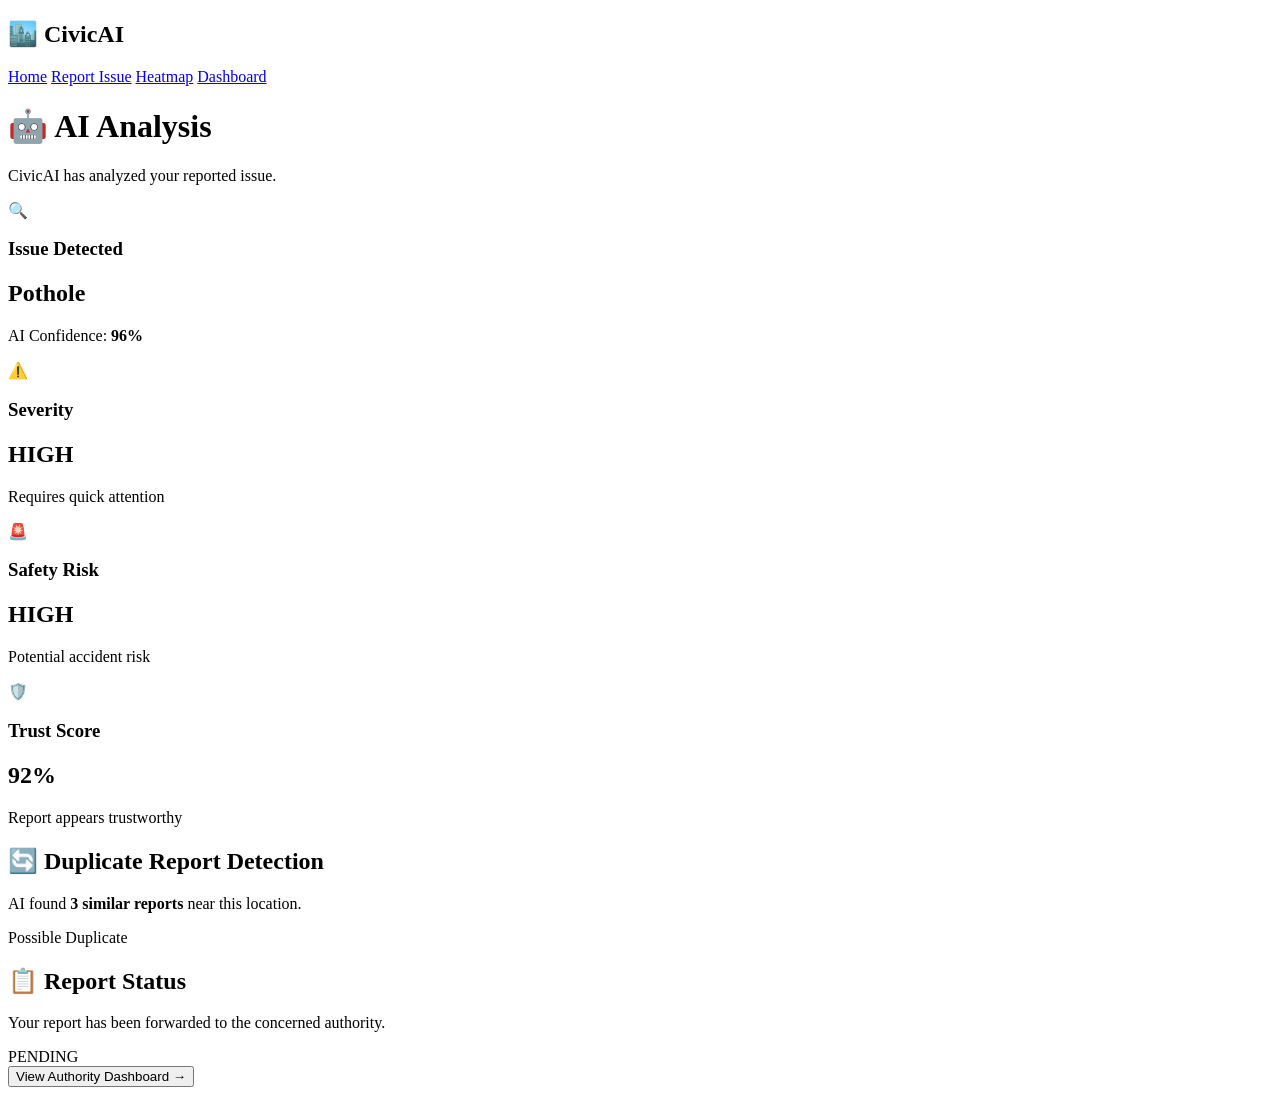
==== analysis.html @ a00a2154 "analysis.html" ====
<!DOCTYPE html>
<html lang="en">

<head>

    <meta charset="UTF-8">

    <meta name="viewport"
          content="width=device-width, initial-scale=1.0">

    <title>AI Analysis - CivicAI</title>

    <link rel="stylesheet"
          href="css/style.css">

</head>

<body>

<header>

<nav>

    <h2>🏙️ CivicAI</h2>

    <div class="nav-links">

        <a href="index.html">Home</a>

        <a href="report.html">Report Issue</a>

        <a href="heatmap.html">Heatmap</a>

        <a href="dashboard.html">Dashboard</a>

    </div>

</nav>

</header>


<div class="page">

    <div class="analysis-container">

        <h1>🤖 AI Analysis</h1>

        <p>
            CivicAI has analyzed your reported issue.
        </p>


        <div class="analysis-grid">


            <div class="analysis-card">

                <div class="analysis-icon">🔍</div>

                <h3>Issue Detected</h3>

                <h2>Pothole</h2>

                <p>AI Confidence: <b>96%</b></p>

            </div>


            <div class="analysis-card">

                <div class="analysis-icon">⚠️</div>

                <h3>Severity</h3>

                <h2 class="high">HIGH</h2>

                <p>Requires quick attention</p>

            </div>


            <div class="analysis-card">

                <div class="analysis-icon">🚨</div>

                <h3>Safety Risk</h3>

                <h2 class="high">HIGH</h2>

                <p>Potential accident risk</p>

            </div>


            <div class="analysis-card">

                <div class="analysis-icon">🛡️</div>

                <h3>Trust Score</h3>

                <h2>92%</h2>

                <p>Report appears trustworthy</p>

            </div>


        </div>


        <div class="duplicate-card">

            <h2>🔄 Duplicate Report Detection</h2>

            <p>
                AI found <b>3 similar reports</b> near this location.
            </p>

            <span class="status">Possible Duplicate</span>

        </div>


        <div class="status-card">

            <h2>📋 Report Status</h2>

            <p>
                Your report has been forwarded to the
                concerned authority.
            </p>

            <span class="pending">PENDING</span>

        </div>


        <a href="dashboard.html">

            <button>
                View Authority Dashboard →
            </button>

        </a>

    </div>

</div>

</body>
</html>
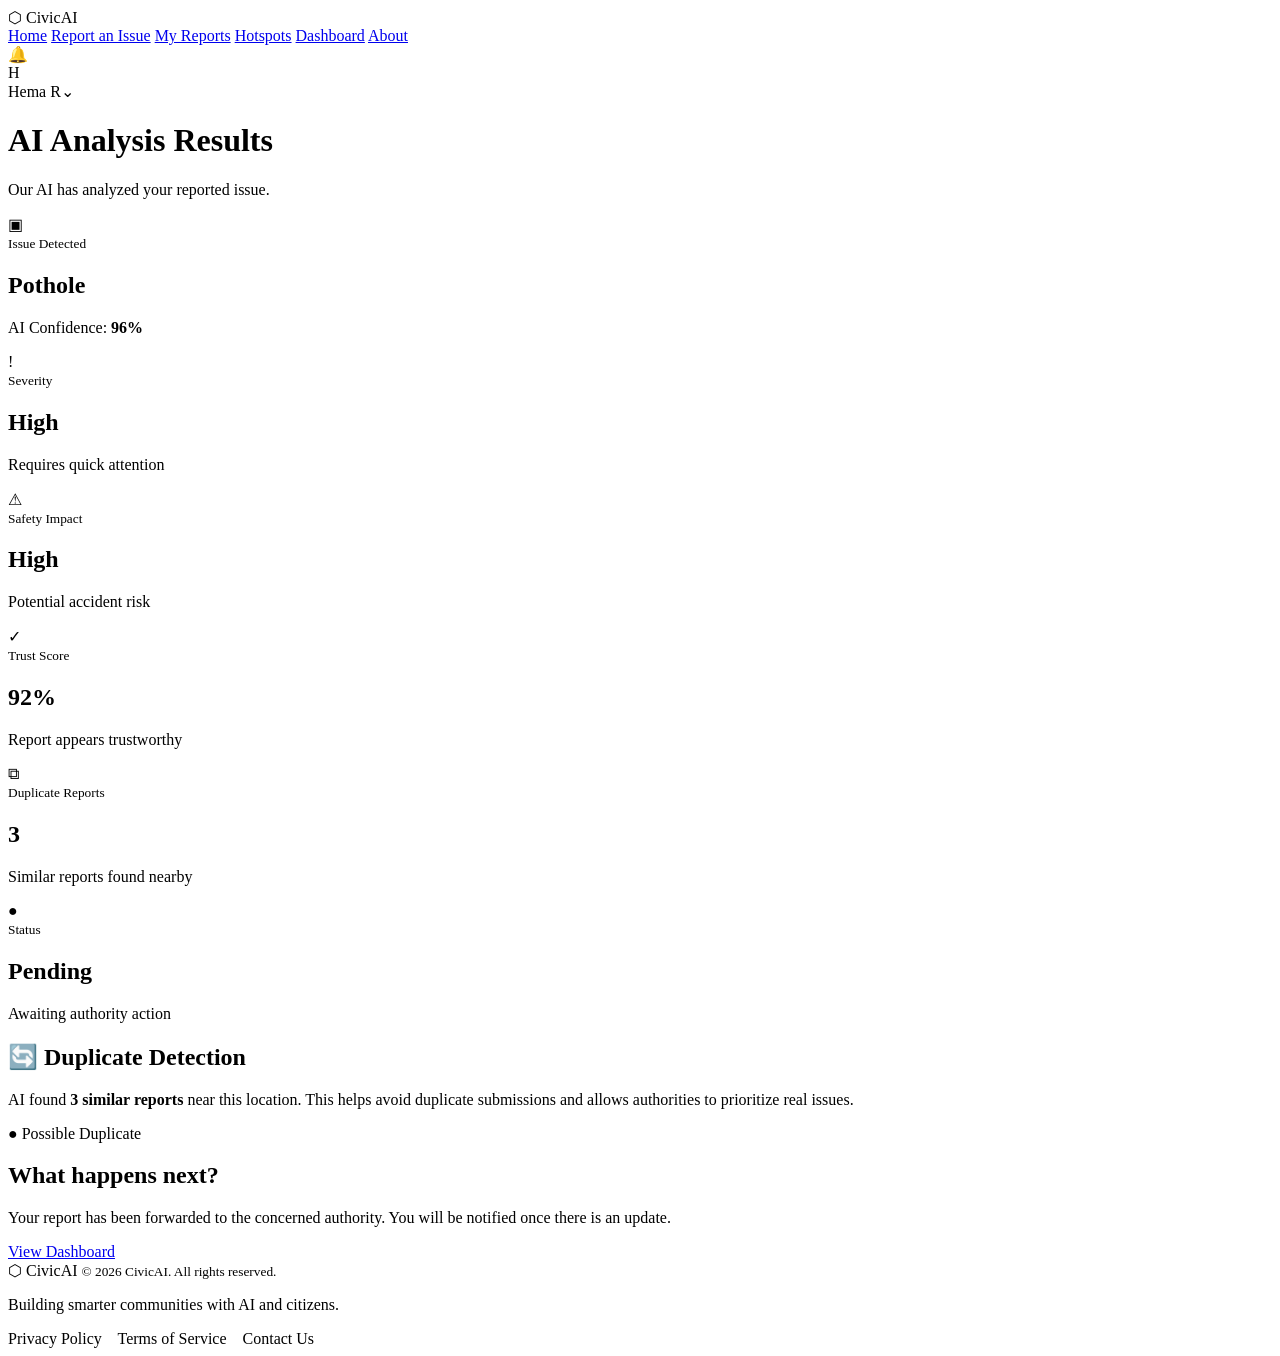
==== commit b2dfcb04: "analysis.html Updated the layout and content of the analysis page, including title changes, navigati" ====
--- a/analysis.html
+++ b/analysis.html
@@ -4,149 +4,193 @@
 <head>
 
     <meta charset="UTF-8">
+    <meta name="viewport" content="width=device-width, initial-scale=1.0">
 
-    <meta name="viewport"
-          content="width=device-width, initial-scale=1.0">
+    <title>CivicAI | AI Analysis</title>
 
-    <title>AI Analysis - CivicAI</title>
-
-    <link rel="stylesheet"
-          href="css/style.css">
+    <link rel="stylesheet" href="css/style.css">
 
 </head>
 
 <body>
 
-<header>
+<header class="navbar">
 
-<nav>
+    <div class="logo">
+        <span class="logo-icon">⬡</span>
+        Civic<span>AI</span>
+    </div>
 
-    <h2>🏙️ CivicAI</h2>
-
-    <div class="nav-links">
+    <nav>
 
         <a href="index.html">Home</a>
+        <a href="report.html">Report an Issue</a>
+        <a href="dashboard.html">My Reports</a>
+        <a href="heatmap.html">Hotspots</a>
+        <a href="dashboard.html">Dashboard</a>
+        <a href="#">About</a>
 
-        <a href="report.html">Report Issue</a>
+    </nav>
 
-        <a href="heatmap.html">Heatmap</a>
-
-        <a href="dashboard.html">Dashboard</a>
-
+    <div class="profile">
+        🔔
+        <div class="avatar">H</div>
+        Hema R⌄
     </div>
-
-</nav>
 
 </header>
 
 
-<div class="page">
+<main class="page-container">
 
-    <div class="analysis-container">
+    <div class="page-title">
 
-        <h1>🤖 AI Analysis</h1>
+        <h1>AI Analysis Results</h1>
 
         <p>
-            CivicAI has analyzed your reported issue.
+            Our AI has analyzed your reported issue.
         </p>
 
-
-        <div class="analysis-grid">
+    </div>
 
 
-            <div class="analysis-card">
-
-                <div class="analysis-icon">🔍</div>
-
-                <h3>Issue Detected</h3>
-
-                <h2>Pothole</h2>
-
-                <p>AI Confidence: <b>96%</b></p>
-
-            </div>
+    <div class="analysis-grid">
 
 
-            <div class="analysis-card">
+        <div class="analysis-card">
 
-                <div class="analysis-icon">⚠️</div>
+            <span class="card-icon blue-bg">▣</span>
 
-                <h3>Severity</h3>
-
-                <h2 class="high">HIGH</h2>
-
-                <p>Requires quick attention</p>
-
+            <div>
+                <small>Issue Detected</small>
+                <h2>Pothole</h2>
+                <p>AI Confidence: <b>96%</b></p>
             </div>
-
-
-            <div class="analysis-card">
-
-                <div class="analysis-icon">🚨</div>
-
-                <h3>Safety Risk</h3>
-
-                <h2 class="high">HIGH</h2>
-
-                <p>Potential accident risk</p>
-
-            </div>
-
-
-            <div class="analysis-card">
-
-                <div class="analysis-icon">🛡️</div>
-
-                <h3>Trust Score</h3>
-
-                <h2>92%</h2>
-
-                <p>Report appears trustworthy</p>
-
-            </div>
-
 
         </div>
 
 
-        <div class="duplicate-card">
+        <div class="analysis-card">
 
-            <h2>🔄 Duplicate Report Detection</h2>
+            <span class="card-icon red-bg">!</span>
 
-            <p>
-                AI found <b>3 similar reports</b> near this location.
-            </p>
-
-            <span class="status">Possible Duplicate</span>
+            <div>
+                <small>Severity</small>
+                <h2>High</h2>
+                <p>Requires quick attention</p>
+            </div>
 
         </div>
 
 
-        <div class="status-card">
+        <div class="analysis-card">
 
-            <h2>📋 Report Status</h2>
+            <span class="card-icon orange-bg">⚠</span>
 
-            <p>
-                Your report has been forwarded to the
-                concerned authority.
-            </p>
-
-            <span class="pending">PENDING</span>
+            <div>
+                <small>Safety Impact</small>
+                <h2>High</h2>
+                <p>Potential accident risk</p>
+            </div>
 
         </div>
 
 
-        <a href="dashboard.html">
+        <div class="analysis-card">
 
-            <button>
-                View Authority Dashboard →
-            </button>
+            <span class="card-icon green-bg">✓</span>
 
-        </a>
+            <div>
+                <small>Trust Score</small>
+                <h2>92%</h2>
+                <p>Report appears trustworthy</p>
+            </div>
+
+        </div>
+
+
+        <div class="analysis-card">
+
+            <span class="card-icon blue-bg">⧉</span>
+
+            <div>
+                <small>Duplicate Reports</small>
+                <h2>3</h2>
+                <p>Similar reports found nearby</p>
+            </div>
+
+        </div>
+
+
+        <div class="analysis-card">
+
+            <span class="card-icon blue-bg">●</span>
+
+            <div>
+                <small>Status</small>
+                <h2>Pending</h2>
+                <p>Awaiting authority action</p>
+            </div>
+
+        </div>
 
     </div>
 
-</div>
+
+    <div class="two-column">
+
+
+        <div class="info-panel">
+
+            <h2>🔄 Duplicate Detection</h2>
+
+            <p>
+                AI found <b>3 similar reports</b> near this location.
+                This helps avoid duplicate submissions and allows
+                authorities to prioritize real issues.
+            </p>
+
+            <span class="duplicate-badge">
+                ● Possible Duplicate
+            </span>
+
+        </div>
+
+
+        <div class="info-panel">
+
+            <h2>What happens next?</h2>
+
+            <p>
+                Your report has been forwarded to the concerned
+                authority. You will be notified once there is an update.
+            </p>
+
+            <a href="dashboard.html" class="btn primary">
+                View Dashboard
+            </a>
+
+        </div>
+
+    </div>
+
+</main>
+
+
+<footer>
+
+    <div class="footer-logo">
+        ⬡ CivicAI
+        <small>© 2026 CivicAI. All rights reserved.</small>
+    </div>
+
+    <p>Building smarter communities with AI and citizens.</p>
+
+    <div class="footer-links">
+        Privacy Policy &nbsp;&nbsp; Terms of Service &nbsp;&nbsp; Contact Us
+    </div>
+
+</footer>
 
 </body>
 </html>
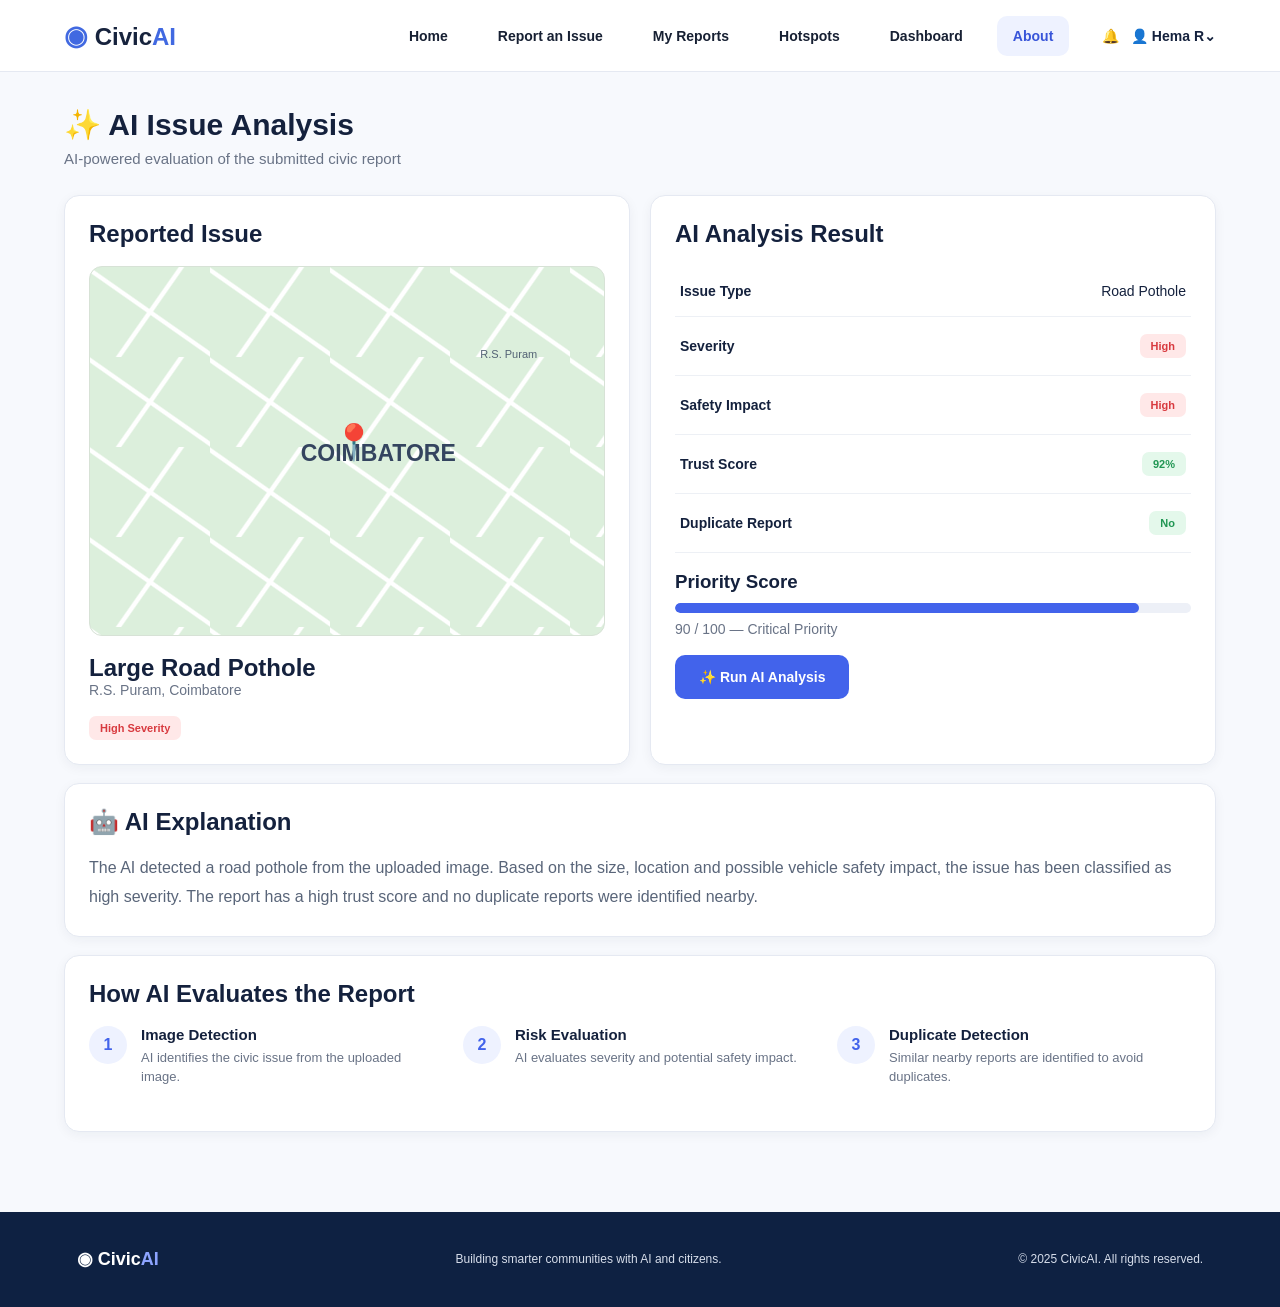
==== commit b3a790bf: "analysis.html" ====
--- a/analysis.html
+++ b/analysis.html
@@ -4,193 +4,361 @@
 <head>
 
     <meta charset="UTF-8">
-    <meta name="viewport" content="width=device-width, initial-scale=1.0">
-
-    <title>CivicAI | AI Analysis</title>
-
-    <link rel="stylesheet" href="css/style.css">
+
+    <meta name="viewport"
+          content="width=device-width, initial-scale=1.0">
+
+    <title>CivicAI - AI Analysis</title>
+
+    <link rel="stylesheet" href="style.css">
 
 </head>
 
+
 <body>
 
-<header class="navbar">
+
+<nav class="navbar">
 
     <div class="logo">
-        <span class="logo-icon">⬡</span>
+        <span class="logo-icon">◉</span>
         Civic<span>AI</span>
     </div>
 
-    <nav>
-
-        <a href="index.html">Home</a>
-        <a href="report.html">Report an Issue</a>
-        <a href="dashboard.html">My Reports</a>
-        <a href="heatmap.html">Hotspots</a>
-        <a href="dashboard.html">Dashboard</a>
-        <a href="#">About</a>
-
-    </nav>
-
-    <div class="profile">
-        🔔
-        <div class="avatar">H</div>
-        Hema R⌄
-    </div>
-
-</header>
-
-
-<main class="page-container">
-
-    <div class="page-title">
-
-        <h1>AI Analysis Results</h1>
-
-        <p>
-            Our AI has analyzed your reported issue.
-        </p>
-
-    </div>
-
-
-    <div class="analysis-grid">
-
-
-        <div class="analysis-card">
-
-            <span class="card-icon blue-bg">▣</span>
+    <a href="index.html">Home</a>
+
+    <a href="report.html">
+        Report an Issue
+    </a>
+
+    <a href="dashboard.html">
+        My Reports
+    </a>
+
+    <a href="heatmap.html">
+        Hotspots
+    </a>
+
+    <a href="dashboard.html">
+        Dashboard
+    </a>
+
+    <a href="analysis.html" class="active">
+        About
+    </a>
+
+    <div class="user">
+        🔔 &nbsp; 👤 Hema R⌄
+    </div>
+
+</nav>
+
+
+
+<main class="container">
+
+
+<div class="page-title">
+
+    <h1>✨ AI Issue Analysis</h1>
+
+    <p>
+        AI-powered evaluation of the submitted civic report
+    </p>
+
+</div>
+
+
+
+<div class="grid grid-2">
+
+
+<!-- ISSUE -->
+
+<div class="card">
+
+    <h2>Reported Issue</h2>
+
+    <br>
+
+    <div class="map">
+
+        <span class="map-label label2">
+            R.S. Puram
+        </span>
+
+        <div
+            class="map-pin"
+            style="left:47%;top:42%;"
+        >
+            📍
+        </div>
+
+    </div>
+
+    <br>
+
+    <h2>Large Road Pothole</h2>
+
+    <p class="small-text">
+        R.S. Puram, Coimbatore
+    </p>
+
+    <br>
+
+    <span class="badge badge-high">
+        High Severity
+    </span>
+
+</div>
+
+
+
+<!-- AI RESULT -->
+
+<div class="card">
+
+    <h2>AI Analysis Result</h2>
+
+    <br>
+
+
+    <div class="analysis-row">
+
+        <b>Issue Type</b>
+
+        <span>
+            Road Pothole
+        </span>
+
+    </div>
+
+
+    <div class="analysis-row">
+
+        <b>Severity</b>
+
+        <span class="badge badge-high">
+            High
+        </span>
+
+    </div>
+
+
+    <div class="analysis-row">
+
+        <b>Safety Impact</b>
+
+        <span class="badge badge-high">
+            High
+        </span>
+
+    </div>
+
+
+    <div class="analysis-row">
+
+        <b>Trust Score</b>
+
+        <span class="badge badge-low">
+            92%
+        </span>
+
+    </div>
+
+
+    <div class="analysis-row">
+
+        <b>Duplicate Report</b>
+
+        <span class="badge badge-low">
+            No
+        </span>
+
+    </div>
+
+
+    <br>
+
+
+    <h3>
+        Priority Score
+    </h3>
+
+    <div class="progress">
+
+        <div
+            class="progress-bar"
+            style="width:90%;">
+        </div>
+
+    </div>
+
+    <p class="small-text"
+       style="margin-top:8px;">
+        90 / 100 — Critical Priority
+    </p>
+
+
+    <br>
+
+
+    <button
+        class="btn"
+        onclick="runAI()"
+    >
+        ✨ Run AI Analysis
+    </button>
+
+</div>
+
+</div>
+
+
+
+<br>
+
+
+
+<!-- EXPLANATION -->
+
+<div class="card">
+
+    <h2>🤖 AI Explanation</h2>
+
+    <br>
+
+    <p
+        style="line-height:1.8;color:#596579;"
+    >
+
+        The AI detected a road pothole from the
+        uploaded image. Based on the size, location
+        and possible vehicle safety impact, the issue
+        has been classified as high severity.
+
+        The report has a high trust score and no
+        duplicate reports were identified nearby.
+
+    </p>
+
+</div>
+
+
+
+<br>
+
+
+
+<!-- AI PROCESS -->
+
+<div class="card">
+
+    <h2>How AI Evaluates the Report</h2>
+
+    <br>
+
+    <div class="grid grid-3">
+
+
+        <div class="step">
+
+            <div class="step-number">
+                1
+            </div>
 
             <div>
-                <small>Issue Detected</small>
-                <h2>Pothole</h2>
-                <p>AI Confidence: <b>96%</b></p>
-            </div>
-
-        </div>
-
-
-        <div class="analysis-card">
-
-            <span class="card-icon red-bg">!</span>
+
+                <h3>Image Detection</h3>
+
+                <p>
+                    AI identifies the civic issue
+                    from the uploaded image.
+                </p>
+
+            </div>
+
+        </div>
+
+
+        <div class="step">
+
+            <div class="step-number">
+                2
+            </div>
 
             <div>
-                <small>Severity</small>
-                <h2>High</h2>
-                <p>Requires quick attention</p>
-            </div>
-
-        </div>
-
-
-        <div class="analysis-card">
-
-            <span class="card-icon orange-bg">⚠</span>
+
+                <h3>Risk Evaluation</h3>
+
+                <p>
+                    AI evaluates severity and
+                    potential safety impact.
+                </p>
+
+            </div>
+
+        </div>
+
+
+        <div class="step">
+
+            <div class="step-number">
+                3
+            </div>
 
             <div>
-                <small>Safety Impact</small>
-                <h2>High</h2>
-                <p>Potential accident risk</p>
-            </div>
-
-        </div>
-
-
-        <div class="analysis-card">
-
-            <span class="card-icon green-bg">✓</span>
-
-            <div>
-                <small>Trust Score</small>
-                <h2>92%</h2>
-                <p>Report appears trustworthy</p>
-            </div>
-
-        </div>
-
-
-        <div class="analysis-card">
-
-            <span class="card-icon blue-bg">⧉</span>
-
-            <div>
-                <small>Duplicate Reports</small>
-                <h2>3</h2>
-                <p>Similar reports found nearby</p>
-            </div>
-
-        </div>
-
-
-        <div class="analysis-card">
-
-            <span class="card-icon blue-bg">●</span>
-
-            <div>
-                <small>Status</small>
-                <h2>Pending</h2>
-                <p>Awaiting authority action</p>
-            </div>
-
-        </div>
-
-    </div>
-
-
-    <div class="two-column">
-
-
-        <div class="info-panel">
-
-            <h2>🔄 Duplicate Detection</h2>
-
-            <p>
-                AI found <b>3 similar reports</b> near this location.
-                This helps avoid duplicate submissions and allows
-                authorities to prioritize real issues.
-            </p>
-
-            <span class="duplicate-badge">
-                ● Possible Duplicate
-            </span>
-
-        </div>
-
-
-        <div class="info-panel">
-
-            <h2>What happens next?</h2>
-
-            <p>
-                Your report has been forwarded to the concerned
-                authority. You will be notified once there is an update.
-            </p>
-
-            <a href="dashboard.html" class="btn primary">
-                View Dashboard
-            </a>
-
-        </div>
-
-    </div>
+
+                <h3>Duplicate Detection</h3>
+
+                <p>
+                    Similar nearby reports are
+                    identified to avoid duplicates.
+                </p>
+
+            </div>
+
+        </div>
+
+
+    </div>
+
+</div>
 
 </main>
 
 
-<footer>
+
+<footer class="footer">
 
     <div class="footer-logo">
-        ⬡ CivicAI
-        <small>© 2026 CivicAI. All rights reserved.</small>
-    </div>
-
-    <p>Building smarter communities with AI and citizens.</p>
-
-    <div class="footer-links">
-        Privacy Policy &nbsp;&nbsp; Terms of Service &nbsp;&nbsp; Contact Us
-    </div>
+        ◉ Civic<span>AI</span>
+    </div>
+
+    <p>
+        Building smarter communities with AI and citizens.
+    </p>
+
+    <p>
+        © 2025 CivicAI. All rights reserved.
+    </p>
 
 </footer>
+
+
+
+<script>
+
+function runAI() {
+
+    alert(
+        "AI analysis completed successfully!"
+    );
+
+}
+
+</script>
+
 
 </body>
 </html>
--- a/style.css
+++ b/style.css
@@ -0,0 +1,718 @@
+* {
+    margin: 0;
+    padding: 0;
+    box-sizing: border-box;
+}
+
+body {
+    font-family: Arial, Helvetica, sans-serif;
+    background: #f7f9fd;
+    color: #14213d;
+}
+
+/* ================= NAVBAR ================= */
+
+.navbar {
+    height: 72px;
+    background: #ffffff;
+    border-bottom: 1px solid #e5e9f2;
+    display: flex;
+    align-items: center;
+    padding: 0 5%;
+    gap: 18px;
+    position: sticky;
+    top: 0;
+    z-index: 1000;
+}
+
+.logo {
+    font-size: 24px;
+    font-weight: 700;
+    margin-right: auto;
+    color: #17233d;
+}
+
+.logo span {
+    color: #4169e1;
+}
+
+.logo-icon {
+    color: #4169e1;
+    font-size: 27px;
+}
+
+.navbar a {
+    text-decoration: none;
+    color: #172033;
+    font-size: 14px;
+    font-weight: 600;
+    padding: 12px 16px;
+    border-radius: 10px;
+    transition: 0.2s;
+}
+
+.navbar a:hover,
+.navbar a.active {
+    background: #eef2ff;
+    color: #3855d9;
+}
+
+.user {
+    margin-left: 15px;
+    font-size: 14px;
+    font-weight: 600;
+    white-space: nowrap;
+}
+
+/* ================= COMMON ================= */
+
+.container {
+    width: 90%;
+    max-width: 1380px;
+    margin: auto;
+    padding: 35px 0;
+}
+
+.page-title {
+    margin-bottom: 28px;
+}
+
+.page-title h1 {
+    font-size: 30px;
+    margin-bottom: 8px;
+}
+
+.page-title p {
+    color: #697386;
+    font-size: 15px;
+}
+
+.card {
+    background: #ffffff;
+    border: 1px solid #e5e9f2;
+    border-radius: 15px;
+    padding: 24px;
+    box-shadow: 0 3px 12px rgba(20, 33, 61, 0.05);
+}
+
+.grid {
+    display: grid;
+    gap: 20px;
+}
+
+.grid-2 {
+    grid-template-columns: 1fr 1fr;
+}
+
+.grid-3 {
+    grid-template-columns: repeat(3, 1fr);
+}
+
+.grid-4 {
+    grid-template-columns: repeat(4, 1fr);
+}
+
+.btn {
+    display: inline-block;
+    border: none;
+    background: #4263eb;
+    color: white;
+    padding: 14px 24px;
+    border-radius: 10px;
+    font-size: 14px;
+    font-weight: 700;
+    cursor: pointer;
+    text-decoration: none;
+    transition: 0.2s;
+}
+
+.btn:hover {
+    background: #3048c9;
+    transform: translateY(-1px);
+}
+
+.btn-light {
+    background: white;
+    color: #3855d9;
+    border: 1px solid #dce2f0;
+}
+
+.btn-light:hover {
+    background: #f3f5ff;
+}
+
+.small-text {
+    color: #697386;
+    font-size: 14px;
+}
+
+.blue {
+    color: #4263eb;
+}
+
+.green {
+    color: #21a366;
+}
+
+.red {
+    color: #e5484d;
+}
+
+.orange {
+    color: #d98a00;
+}
+
+/* ================= HERO ================= */
+
+.hero {
+    min-height: 315px;
+    display: grid;
+    grid-template-columns: 1fr 1fr;
+    align-items: center;
+    gap: 50px;
+    padding: 35px 5px 45px;
+}
+
+.hero h1 {
+    font-size: 42px;
+    line-height: 1.15;
+    color: #14213d;
+}
+
+.hero h1 span {
+    color: #4263eb;
+}
+
+.hero p {
+    color: #596579;
+    font-size: 17px;
+    line-height: 1.7;
+    margin: 18px 0 25px;
+    max-width: 560px;
+}
+
+.hero-buttons {
+    display: flex;
+    gap: 15px;
+}
+
+/* ================= PHONE ================= */
+
+.phone-area {
+    display: flex;
+    justify-content: center;
+    align-items: center;
+}
+
+.phone {
+    width: 225px;
+    height: 365px;
+    background: #122747;
+    border-radius: 30px;
+    padding: 10px;
+    box-shadow: 0 15px 35px rgba(20, 33, 61, 0.18);
+}
+
+.phone-screen {
+    height: 100%;
+    background: #f8faff;
+    border-radius: 22px;
+    padding: 18px 12px;
+}
+
+.phone-top {
+    background: #172c4e;
+    color: white;
+    border-radius: 15px;
+    padding: 15px;
+    text-align: center;
+    font-weight: bold;
+}
+
+.phone-image {
+    height: 110px;
+    margin-top: 12px;
+    border-radius: 12px;
+    background: linear-gradient(135deg, #78867c, #c7d1c6);
+    display: flex;
+    justify-content: center;
+    align-items: center;
+    font-size: 35px;
+}
+
+.ai-mini {
+    background: white;
+    margin-top: 10px;
+    border-radius: 10px;
+    padding: 10px;
+    box-shadow: 0 2px 8px #dfe4ed;
+}
+
+.ai-mini-row {
+    display: flex;
+    justify-content: space-between;
+    padding: 7px 0;
+    font-size: 11px;
+    border-bottom: 1px solid #edf0f5;
+}
+
+.ai-mini-row:last-child {
+    border: none;
+}
+
+/* ================= STATS ================= */
+
+.stat {
+    display: flex;
+    align-items: center;
+    gap: 15px;
+}
+
+.stat-icon {
+    width: 55px;
+    height: 55px;
+    border-radius: 50%;
+    background: #eef2ff;
+    display: flex;
+    align-items: center;
+    justify-content: center;
+    font-size: 24px;
+    flex-shrink: 0;
+}
+
+.stat p {
+    font-size: 13px;
+    color: #566176;
+}
+
+.stat h2 {
+    margin: 4px 0;
+    font-size: 25px;
+}
+
+.stat small {
+    font-size: 12px;
+}
+
+/* ================= BADGES ================= */
+
+.badge {
+    display: inline-block;
+    padding: 6px 11px;
+    border-radius: 7px;
+    font-size: 11px;
+    font-weight: 700;
+}
+
+.badge-high {
+    background: #ffe8e8;
+    color: #d83a3f;
+}
+
+.badge-medium {
+    background: #fff1d8;
+    color: #c57b00;
+}
+
+.badge-low {
+    background: #e4f8eb;
+    color: #219653;
+}
+
+.badge-blue {
+    background: #eaf0ff;
+    color: #4263eb;
+}
+
+/* ================= REPORT LIST ================= */
+
+.report-item {
+    display: flex;
+    justify-content: space-between;
+    align-items: center;
+    padding: 17px 0;
+    border-bottom: 1px solid #edf0f5;
+    gap: 20px;
+}
+
+.report-item:last-child {
+    border-bottom: none;
+}
+
+.report-info h3 {
+    font-size: 15px;
+    margin-bottom: 5px;
+}
+
+.report-info p {
+    font-size: 13px;
+    color: #697386;
+    margin-bottom: 3px;
+}
+
+.report-info small {
+    font-size: 11px;
+    color: #7a8495;
+}
+
+/* ================= MAP ================= */
+
+.map {
+    height: 370px;
+    border-radius: 13px;
+    overflow: hidden;
+    position: relative;
+    background:
+        linear-gradient(35deg, transparent 48%, #ffffff 49%, #ffffff 51%, transparent 52%),
+        linear-gradient(125deg, transparent 48%, #ffffff 49%, #ffffff 51%, transparent 52%),
+        #dcefdc;
+    background-size: 120px 90px;
+    border: 1px solid #d7e2d6;
+}
+
+.map::after {
+    content: "COIMBATORE";
+    position: absolute;
+    top: 47%;
+    left: 41%;
+    font-size: 23px;
+    font-weight: bold;
+    color: #34445f;
+}
+
+.map-label {
+    position: absolute;
+    font-size: 11px;
+    color: #526174;
+    z-index: 2;
+}
+
+.label1 {
+    left: 10%;
+    top: 20%;
+}
+
+.label2 {
+    right: 13%;
+    top: 22%;
+}
+
+.label3 {
+    left: 13%;
+    bottom: 20%;
+}
+
+.label4 {
+    right: 12%;
+    bottom: 18%;
+}
+
+.hotspot {
+    width: 60px;
+    height: 60px;
+    border-radius: 50%;
+    position: absolute;
+    z-index: 5;
+    background: radial-gradient(
+        circle,
+        rgba(240, 45, 45, .95) 0%,
+        rgba(255, 150, 40, .65) 35%,
+        rgba(255, 220, 60, .2) 65%,
+        transparent 75%
+    );
+}
+
+.h1 {
+    left: 23%;
+    top: 22%;
+}
+
+.h2 {
+    left: 61%;
+    top: 27%;
+}
+
+.h3 {
+    left: 42%;
+    top: 60%;
+}
+
+.h4 {
+    left: 74%;
+    top: 68%;
+}
+
+.h5 {
+    left: 28%;
+    top: 69%;
+}
+
+.map-pin {
+    position: absolute;
+    z-index: 10;
+    color: #e53945;
+    font-size: 35px;
+}
+
+/* ================= FORM ================= */
+
+.form-section {
+    margin-bottom: 20px;
+}
+
+.form-section h3 {
+    font-size: 14px;
+    margin-bottom: 8px;
+}
+
+label {
+    display: block;
+    font-weight: 700;
+    font-size: 14px;
+    margin-top: 18px;
+}
+
+input,
+select,
+textarea {
+    width: 100%;
+    border: 1px solid #d8deea;
+    border-radius: 9px;
+    padding: 13px;
+    margin-top: 8px;
+    font-size: 14px;
+    outline: none;
+    background: white;
+    color: #27344b;
+}
+
+input:focus,
+select:focus,
+textarea:focus {
+    border-color: #4263eb;
+    box-shadow: 0 0 0 3px #eef2ff;
+}
+
+textarea {
+    height: 115px;
+    resize: vertical;
+}
+
+.upload {
+    height: 160px;
+    border: 2px dashed #aebbe7;
+    background: #f8faff;
+    border-radius: 12px;
+    display: flex;
+    justify-content: center;
+    align-items: center;
+    text-align: center;
+    margin-top: 8px;
+}
+
+.upload-icon {
+    font-size: 38px;
+    color: #4263eb;
+    margin-bottom: 8px;
+}
+
+.upload p {
+    font-size: 13px;
+    color: #697386;
+    margin-top: 5px;
+}
+
+.upload input {
+    display: none;
+}
+
+.upload label {
+    margin: 0;
+    cursor: pointer;
+    color: #4263eb;
+}
+
+/* ================= ANALYSIS ================= */
+
+.analysis-row {
+    display: flex;
+    justify-content: space-between;
+    align-items: center;
+    padding: 17px 5px;
+    border-bottom: 1px solid #edf0f5;
+    font-size: 14px;
+}
+
+.analysis-row:last-child {
+    border-bottom: none;
+}
+
+.progress {
+    width: 100%;
+    height: 10px;
+    background: #edf0f7;
+    border-radius: 10px;
+    margin-top: 10px;
+    overflow: hidden;
+}
+
+.progress-bar {
+    height: 100%;
+    background: #4263eb;
+    border-radius: 10px;
+}
+
+/* ================= INFO BOX ================= */
+
+.info-box {
+    padding: 16px;
+    background: #f1f5ff;
+    border: 1px solid #dce5ff;
+    border-radius: 10px;
+    color: #52627a;
+    font-size: 13px;
+    line-height: 1.6;
+}
+
+/* ================= STEPS ================= */
+
+.step {
+    display: flex;
+    gap: 14px;
+    margin-bottom: 20px;
+}
+
+.step-number {
+    width: 38px;
+    height: 38px;
+    border-radius: 50%;
+    background: #eef2ff;
+    color: #4263eb;
+    display: flex;
+    justify-content: center;
+    align-items: center;
+    font-weight: bold;
+    flex-shrink: 0;
+}
+
+.step h3 {
+    font-size: 15px;
+    margin-bottom: 5px;
+}
+
+.step p {
+    color: #697386;
+    font-size: 13px;
+    line-height: 1.5;
+}
+
+/* ================= VERIFY ================= */
+
+.verify-box {
+    text-align: center;
+}
+
+.verify-icon {
+    font-size: 55px;
+    margin-bottom: 15px;
+}
+
+.verify-box h2 {
+    margin-bottom: 10px;
+}
+
+.verify-box > p {
+    color: #697386;
+    line-height: 1.6;
+    font-size: 14px;
+}
+
+.verify-buttons {
+    display: flex;
+    justify-content: center;
+    gap: 12px;
+    margin-top: 22px;
+}
+
+/* ================= FOOTER ================= */
+
+.footer {
+    margin-top: 45px;
+    background: #0e2142;
+    color: white;
+    min-height: 95px;
+    padding: 25px 6%;
+    display: flex;
+    align-items: center;
+    justify-content: space-between;
+    gap: 20px;
+}
+
+.footer-logo {
+    font-size: 18px;
+    font-weight: bold;
+}
+
+.footer-logo span {
+    color: #8da4ff;
+}
+
+.footer p {
+    font-size: 12px;
+    color: #d7deeb;
+}
+
+/* ================= RESPONSIVE ================= */
+
+@media (max-width: 1050px) {
+    .navbar {
+        gap: 5px;
+        padding: 0 2%;
+    }
+
+    .navbar a {
+        padding: 10px;
+        font-size: 12px;
+    }
+
+    .user {
+        display: none;
+    }
+}
+
+@media (max-width: 800px) {
+
+    .navbar {
+        overflow-x: auto;
+        justify-content: flex-start;
+    }
+
+    .logo {
+        margin-right: 10px;
+        flex-shrink: 0;
+    }
+
+    .hero,
+    .grid-2,
+    .grid-3,
+    .grid-4 {
+        grid-template-columns: 1fr;
+    }
+
+    .hero h1 {
+        font-size: 34px;
+    }
+
+    .hero {
+        padding-top: 20px;
+    }
+
+    .footer {
+        flex-direction: column;
+        text-align: center;
+    }
+
+    .hero-buttons {
+        flex-wrap: wrap;
+    }
+}
